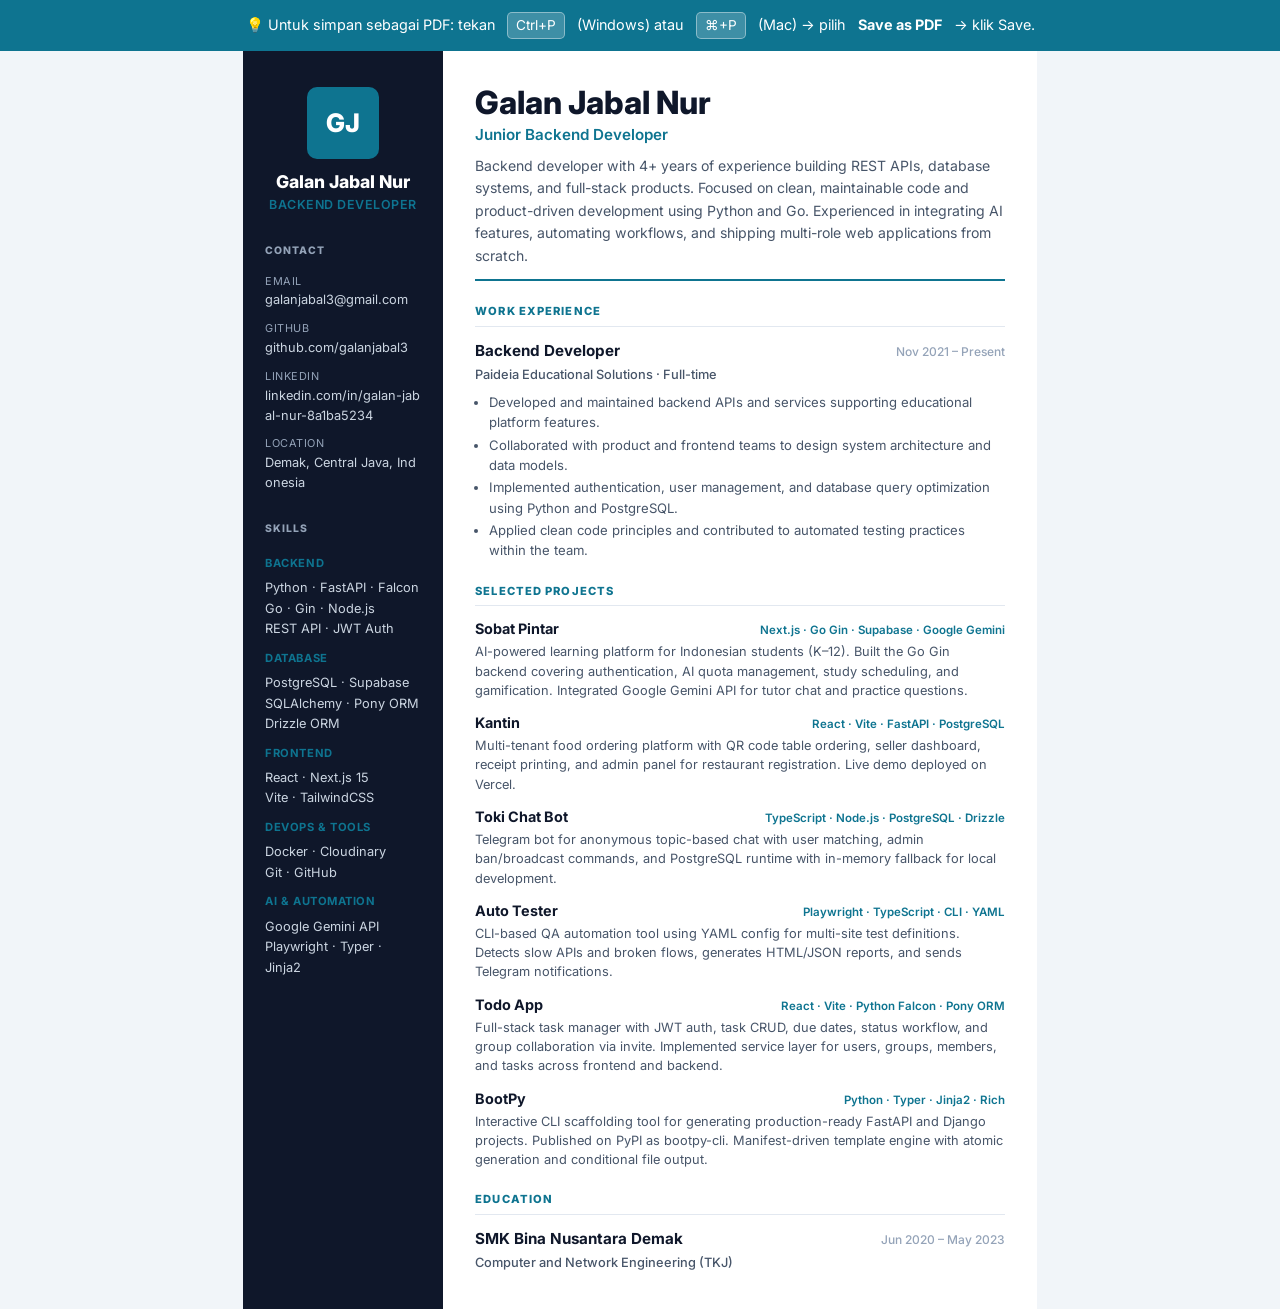
==== resume.html @ 189b45cb "Portfolio site: compact cards, 6 modals, search/filter, mobile hamburger" ====
<!doctype html>
<html lang="en">
  <head>
    <meta charset="UTF-8" />
    <meta name="viewport" content="width=device-width, initial-scale=1.0" />
    <title>Galan Jabal — Resume</title>
    <link rel="preconnect" href="https://fonts.googleapis.com" />
    <link rel="preconnect" href="https://fonts.gstatic.com" crossorigin />
    <link href="https://fonts.googleapis.com/css2?family=Inter:wght@400;500;600;700;800&display=swap" rel="stylesheet" />
    <style>
      /* ── Print setup ── */
      @page {
        size: A4;
        margin: 0;
      }

      @media print {
        body { -webkit-print-color-adjust: exact; print-color-adjust: exact; }
        .no-print { display: none !important; }
      }

      * { box-sizing: border-box; margin: 0; padding: 0; }

      :root {
        --ink:    #0f172a;
        --muted:  #475569;
        --subtle: #94a3b8;
        --line:   #e2e8f0;
        --accent: #0e7490;
        --accent-light: #ecfeff;
        --paper:  #ffffff;
      }

      body {
        font-family: Inter, ui-sans-serif, sans-serif;
        font-size: 10.5pt;
        color: var(--ink);
        background: #f1f5f9;
        line-height: 1.55;
      }

      /* ── Print/preview wrapper ── */
      .page {
        width: 210mm;
        min-height: 297mm;
        background: var(--paper);
        margin: 0 auto;
        display: grid;
        grid-template-columns: 200px 1fr;
      }

      /* ── Sidebar ── */
      .sidebar {
        background: var(--ink);
        color: #e2e8f0;
        padding: 36px 22px;
        display: flex;
        flex-direction: column;
        gap: 28px;
      }

      .avatar-block {
        text-align: center;
      }

      .avatar {
        width: 72px;
        height: 72px;
        background: var(--accent);
        border-radius: 10px;
        display: grid;
        place-items: center;
        font-size: 1.6rem;
        font-weight: 800;
        color: #fff;
        margin: 0 auto 12px;
      }

      .sidebar-name {
        font-size: 1.1rem;
        font-weight: 800;
        color: #fff;
        line-height: 1.2;
      }

      .sidebar-role {
        font-size: 0.78rem;
        color: var(--accent);
        font-weight: 600;
        margin-top: 3px;
        text-transform: uppercase;
        letter-spacing: 0.04em;
      }

      .sidebar-section {
        display: flex;
        flex-direction: column;
        gap: 10px;
      }

      .sidebar-label {
        font-size: 0.65rem;
        font-weight: 800;
        text-transform: uppercase;
        letter-spacing: 0.1em;
        color: var(--subtle);
        margin-bottom: 4px;
      }

      .contact-item {
        display: flex;
        flex-direction: column;
        gap: 1px;
        font-size: 0.8rem;
        color: #cbd5e1;
        word-break: break-all;
      }

      .contact-item span:first-child {
        font-size: 0.68rem;
        color: var(--subtle);
        text-transform: uppercase;
        letter-spacing: 0.05em;
      }

      .skill-group {
        display: flex;
        flex-direction: column;
        gap: 6px;
      }

      .skill-category {
        font-size: 0.7rem;
        font-weight: 700;
        color: var(--accent);
        text-transform: uppercase;
        letter-spacing: 0.05em;
        margin-top: 4px;
      }

      .skill-list {
        font-size: 0.8rem;
        color: #cbd5e1;
        line-height: 1.6;
      }

      /* ── Main content ── */
      .main {
        padding: 36px 32px;
        display: flex;
        flex-direction: column;
        gap: 22px;
      }

      .main-header {
        border-bottom: 2px solid var(--accent);
        padding-bottom: 12px;
      }

      .main-name {
        font-size: 2rem;
        font-weight: 800;
        color: var(--ink);
        line-height: 1;
      }

      .main-role {
        font-size: 0.95rem;
        color: var(--accent);
        font-weight: 600;
        margin-top: 4px;
      }

      .main-summary {
        margin-top: 8px;
        font-size: 0.88rem;
        color: var(--muted);
        line-height: 1.6;
      }

      /* ── Sections ── */
      .cv-section {
        display: flex;
        flex-direction: column;
        gap: 12px;
      }

      .cv-section-title {
        font-size: 0.7rem;
        font-weight: 800;
        text-transform: uppercase;
        letter-spacing: 0.1em;
        color: var(--accent);
        border-bottom: 1px solid var(--line);
        padding-bottom: 5px;
      }

      /* ── Experience item ── */
      .exp-item {
        display: flex;
        flex-direction: column;
        gap: 3px;
      }

      .exp-topline {
        display: flex;
        justify-content: space-between;
        align-items: baseline;
        gap: 8px;
      }

      .exp-title {
        font-size: 0.95rem;
        font-weight: 700;
        color: var(--ink);
      }

      .exp-date {
        font-size: 0.75rem;
        color: var(--subtle);
        white-space: nowrap;
        font-weight: 500;
      }

      .exp-company {
        font-size: 0.8rem;
        color: var(--muted);
        font-weight: 500;
      }

      .exp-bullets {
        margin-top: 4px;
        padding-left: 14px;
        display: flex;
        flex-direction: column;
        gap: 2px;
      }

      .exp-bullets li {
        font-size: 0.82rem;
        color: var(--muted);
        line-height: 1.55;
      }

      /* ── Project item ── */
      .project-item {
        display: flex;
        flex-direction: column;
        gap: 2px;
      }

      .project-topline {
        display: flex;
        justify-content: space-between;
        align-items: baseline;
        gap: 8px;
      }

      .project-name {
        font-size: 0.9rem;
        font-weight: 700;
        color: var(--ink);
      }

      .project-stack {
        font-size: 0.72rem;
        color: var(--accent);
        font-weight: 600;
      }

      .project-desc {
        font-size: 0.8rem;
        color: var(--muted);
        line-height: 1.5;
      }

      /* ── Education ── */
      .edu-item {
        display: flex;
        justify-content: space-between;
        align-items: baseline;
        gap: 8px;
      }

      .edu-school {
        font-size: 0.9rem;
        font-weight: 700;
        color: var(--ink);
      }

      .edu-detail {
        font-size: 0.8rem;
        color: var(--muted);
      }

      /* ── No-print banner ── */
      .no-print {
        background: var(--accent);
        color: #fff;
        text-align: center;
        padding: 12px 20px;
        font-family: Inter, sans-serif;
        font-size: 0.9rem;
        display: flex;
        align-items: center;
        justify-content: center;
        gap: 12px;
      }

      .no-print kbd {
        background: rgba(255,255,255,0.2);
        border: 1px solid rgba(255,255,255,0.4);
        border-radius: 5px;
        padding: 2px 8px;
        font-size: 0.85rem;
        font-family: inherit;
      }

      .no-print a {
        color: #fff;
        text-decoration: underline;
        cursor: pointer;
      }
    </style>
  </head>
  <body>

    <!-- Banner: only shown on screen, hidden on print -->
    <div class="no-print">
      💡 Untuk simpan sebagai PDF: tekan <kbd>Ctrl+P</kbd> (Windows) atau <kbd>⌘+P</kbd> (Mac) → pilih <strong>Save as PDF</strong> → klik Save.
    </div>

    <div class="page">

      <!-- ══════════ SIDEBAR ══════════ -->
      <aside class="sidebar">

        <div class="avatar-block">
          <div class="avatar">GJ</div>
          <div class="sidebar-name">Galan Jabal Nur</div>
          <div class="sidebar-role">Backend Developer</div>
        </div>

        <div class="sidebar-section">
          <div class="sidebar-label">Contact</div>
          <div class="contact-item">
            <span>Email</span>
            galanjabal3@gmail.com
          </div>
          <div class="contact-item">
            <span>GitHub</span>
            github.com/galanjabal3
          </div>
          <div class="contact-item">
            <span>LinkedIn</span>
            linkedin.com/in/galan-jabal-nur-8a1ba5234
          </div>
          <div class="contact-item">
            <span>Location</span>
            Demak, Central Java, Indonesia
          </div>
        </div>

        <div class="sidebar-section">
          <div class="sidebar-label">Skills</div>
          <div class="skill-group">
            <div class="skill-category">Backend</div>
            <div class="skill-list">Python · FastAPI · Falcon<br>Go · Gin · Node.js<br>REST API · JWT Auth</div>

            <div class="skill-category">Database</div>
            <div class="skill-list">PostgreSQL · Supabase<br>SQLAlchemy · Pony ORM<br>Drizzle ORM</div>

            <div class="skill-category">Frontend</div>
            <div class="skill-list">React · Next.js 15<br>Vite · TailwindCSS</div>

            <div class="skill-category">DevOps & Tools</div>
            <div class="skill-list">Docker · Cloudinary<br>Git · GitHub</div>

            <div class="skill-category">AI & Automation</div>
            <div class="skill-list">Google Gemini API<br>Playwright · Typer · Jinja2</div>
          </div>
        </div>

      </aside>

      <!-- ══════════ MAIN ══════════ -->
      <main class="main">

        <div class="main-header">
          <div class="main-name">Galan Jabal Nur</div>
          <div class="main-role">Junior Backend Developer</div>
          <p class="main-summary">
            Backend developer with 4+ years of experience building REST APIs,
            database systems, and full-stack products. Focused on clean, maintainable
            code and product-driven development using Python and Go. Experienced in
            integrating AI features, automating workflows, and shipping multi-role
            web applications from scratch.
          </p>
        </div>

        <!-- Experience -->
        <div class="cv-section">
          <div class="cv-section-title">Work Experience</div>

          <div class="exp-item">
            <div class="exp-topline">
              <span class="exp-title">Backend Developer</span>
              <span class="exp-date">Nov 2021 – Present</span>
            </div>
            <div class="exp-company">Paideia Educational Solutions &middot; Full-time</div>
            <ul class="exp-bullets">
              <li>Developed and maintained backend APIs and services supporting educational platform features.</li>
              <li>Collaborated with product and frontend teams to design system architecture and data models.</li>
              <li>Implemented authentication, user management, and database query optimization using Python and PostgreSQL.</li>
              <li>Applied clean code principles and contributed to automated testing practices within the team.</li>
            </ul>
          </div>
        </div>

        <!-- Projects -->
        <div class="cv-section">
          <div class="cv-section-title">Selected Projects</div>

          <div class="project-item">
            <div class="project-topline">
              <span class="project-name">Sobat Pintar</span>
              <span class="project-stack">Next.js · Go Gin · Supabase · Google Gemini</span>
            </div>
            <div class="project-desc">
              AI-powered learning platform for Indonesian students (K–12). Built the Go Gin
              backend covering authentication, AI quota management, study scheduling, and
              gamification. Integrated Google Gemini API for tutor chat and practice questions.
            </div>
          </div>

          <div class="project-item">
            <div class="project-topline">
              <span class="project-name">Kantin</span>
              <span class="project-stack">React · Vite · FastAPI · PostgreSQL</span>
            </div>
            <div class="project-desc">
              Multi-tenant food ordering platform with QR code table ordering, seller dashboard,
              receipt printing, and admin panel for restaurant registration. Live demo deployed
              on Vercel.
            </div>
          </div>

          <div class="project-item">
            <div class="project-topline">
              <span class="project-name">Toki Chat Bot</span>
              <span class="project-stack">TypeScript · Node.js · PostgreSQL · Drizzle</span>
            </div>
            <div class="project-desc">
              Telegram bot for anonymous topic-based chat with user matching, admin ban/broadcast
              commands, and PostgreSQL runtime with in-memory fallback for local development.
            </div>
          </div>

          <div class="project-item">
            <div class="project-topline">
              <span class="project-name">Auto Tester</span>
              <span class="project-stack">Playwright · TypeScript · CLI · YAML</span>
            </div>
            <div class="project-desc">
              CLI-based QA automation tool using YAML config for multi-site test definitions.
              Detects slow APIs and broken flows, generates HTML/JSON reports, and sends
              Telegram notifications.
            </div>
          </div>

          <div class="project-item">
            <div class="project-topline">
              <span class="project-name">Todo App</span>
              <span class="project-stack">React · Vite · Python Falcon · Pony ORM</span>
            </div>
            <div class="project-desc">
              Full-stack task manager with JWT auth, task CRUD, due dates, status workflow,
              and group collaboration via invite. Implemented service layer for users, groups,
              members, and tasks across frontend and backend.
            </div>
          </div>

          <div class="project-item">
            <div class="project-topline">
              <span class="project-name">BootPy</span>
              <span class="project-stack">Python · Typer · Jinja2 · Rich</span>
            </div>
            <div class="project-desc">
              Interactive CLI scaffolding tool for generating production-ready FastAPI and Django
              projects. Published on PyPI as bootpy-cli. Manifest-driven template engine with
              atomic generation and conditional file output.
            </div>
          </div>
        </div>

        <!-- Education -->
        <div class="cv-section">
          <div class="cv-section-title">Education</div>
          <div class="exp-item">
            <div class="exp-topline">
              <span class="exp-title">SMK Bina Nusantara Demak</span>
              <span class="exp-date">Jun 2020 – May 2023</span>
            </div>
            <div class="exp-company">Computer and Network Engineering (TKJ)</div>
          </div>
        </div>

      </main>
    </div>

  </body>
</html>
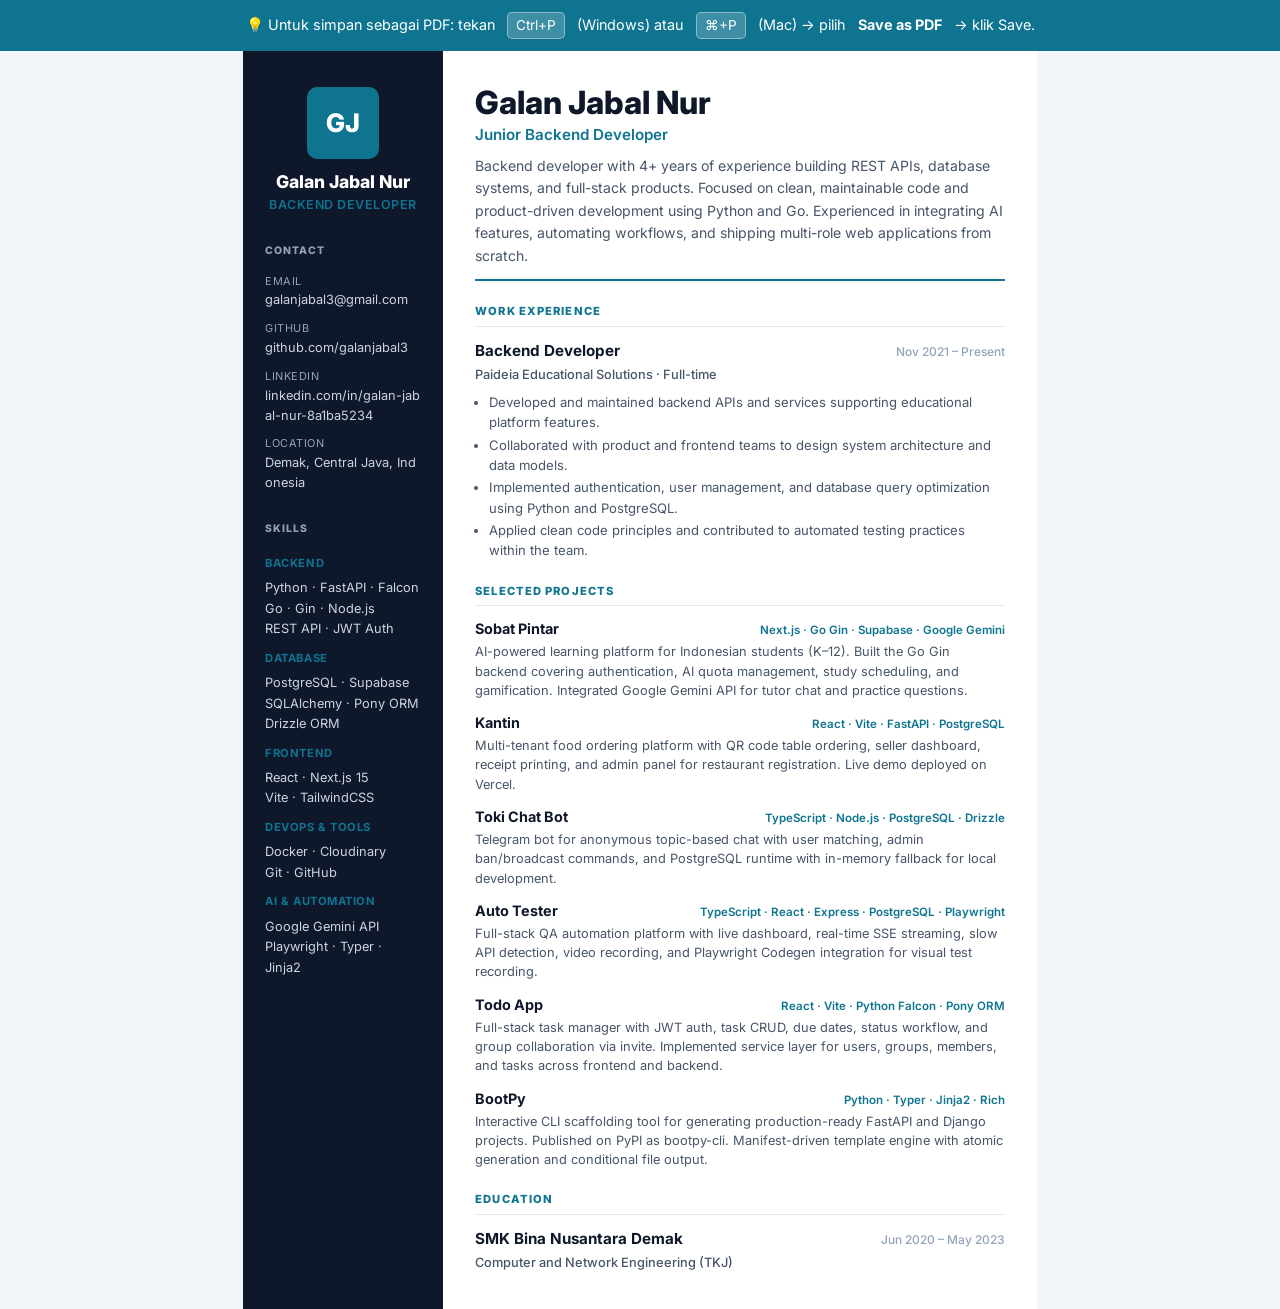
==== commit e953bc52: "feat: update portfolio with AI-assisted dev, SEO, and UX improvements - Update Auto Tester descripti" ====
--- a/resume.html
+++ b/resume.html
@@ -4,6 +4,20 @@
     <meta charset="UTF-8" />
     <meta name="viewport" content="width=device-width, initial-scale=1.0" />
     <title>Galan Jabal — Resume</title>
+    <meta name="description" content="Resume of Galan Jabal - Junior Backend Developer specializing in Python, Go, REST APIs, and full-stack web projects." />
+    <!-- Favicon -->
+    <link rel="icon" type="image/svg+xml" href="assets/favicon.svg" />
+    <!-- Canonical URL -->
+    <link rel="canonical" href="https://galanjabal.dev/resume.html" />
+    <!-- Open Graph -->
+    <meta property="og:type" content="profile" />
+    <meta property="og:title" content="Galan Jabal — Resume" />
+    <meta property="og:description" content="Resume of Galan Jabal - Junior Backend Developer specializing in Python, Go, REST APIs, and full-stack web projects." />
+    <meta property="og:url" content="https://galanjabal.dev/resume.html" />
+    <!-- Twitter Card -->
+    <meta name="twitter:card" content="summary" />
+    <meta name="twitter:title" content="Galan Jabal — Resume" />
+    <meta name="twitter:description" content="Resume of Galan Jabal - Junior Backend Developer specializing in Python, Go, REST APIs, and full-stack web projects." />
     <link rel="preconnect" href="https://fonts.googleapis.com" />
     <link rel="preconnect" href="https://fonts.gstatic.com" crossorigin />
     <link href="https://fonts.googleapis.com/css2?family=Inter:wght@400;500;600;700;800&display=swap" rel="stylesheet" />
@@ -459,12 +473,12 @@
           <div class="project-item">
             <div class="project-topline">
               <span class="project-name">Auto Tester</span>
-              <span class="project-stack">Playwright · TypeScript · CLI · YAML</span>
+              <span class="project-stack">TypeScript · React · Express · PostgreSQL · Playwright</span>
             </div>
             <div class="project-desc">
-              CLI-based QA automation tool using YAML config for multi-site test definitions.
-              Detects slow APIs and broken flows, generates HTML/JSON reports, and sends
-              Telegram notifications.
+              Full-stack QA automation platform with live dashboard, real-time SSE streaming,
+              slow API detection, video recording, and Playwright Codegen integration for
+              visual test recording.
             </div>
           </div>
 
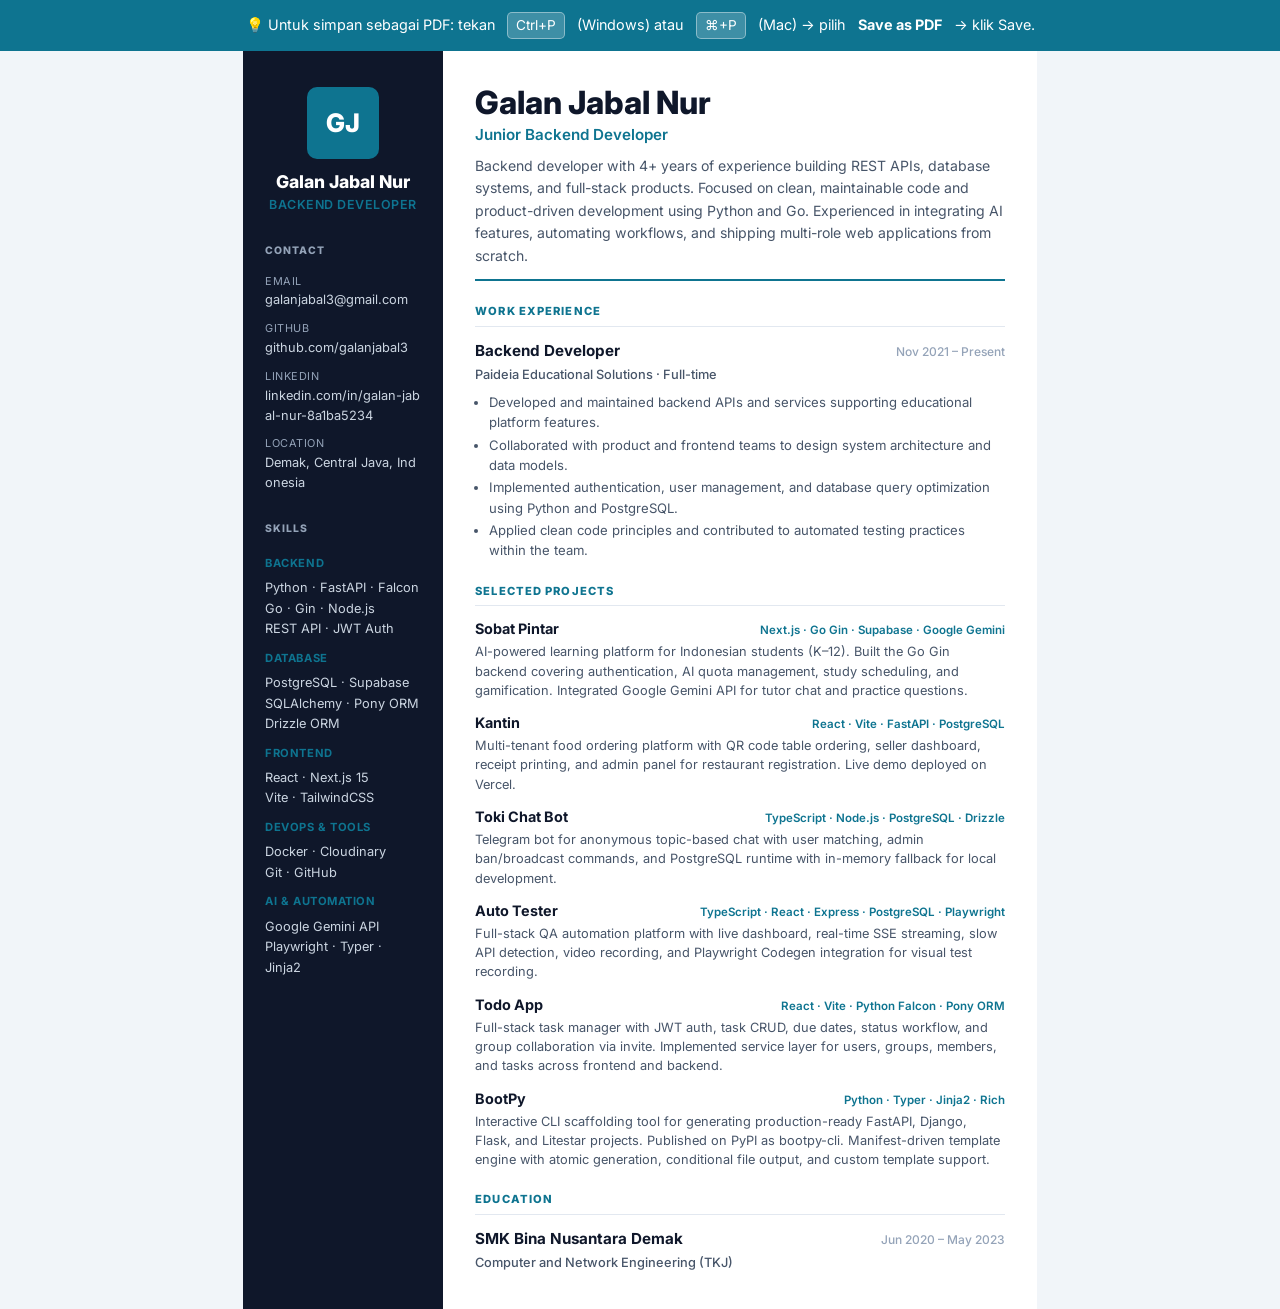
==== commit 9598d1c4: "Update BootPy: 4 frameworks, 75+ templates, pytest tag" ====
--- a/resume.html
+++ b/resume.html
@@ -500,9 +500,9 @@
               <span class="project-stack">Python · Typer · Jinja2 · Rich</span>
             </div>
             <div class="project-desc">
-              Interactive CLI scaffolding tool for generating production-ready FastAPI and Django
+              Interactive CLI scaffolding tool for generating production-ready FastAPI, Django, Flask, and Litestar
               projects. Published on PyPI as bootpy-cli. Manifest-driven template engine with
-              atomic generation and conditional file output.
+              atomic generation, conditional file output, and custom template support.
             </div>
           </div>
         </div>
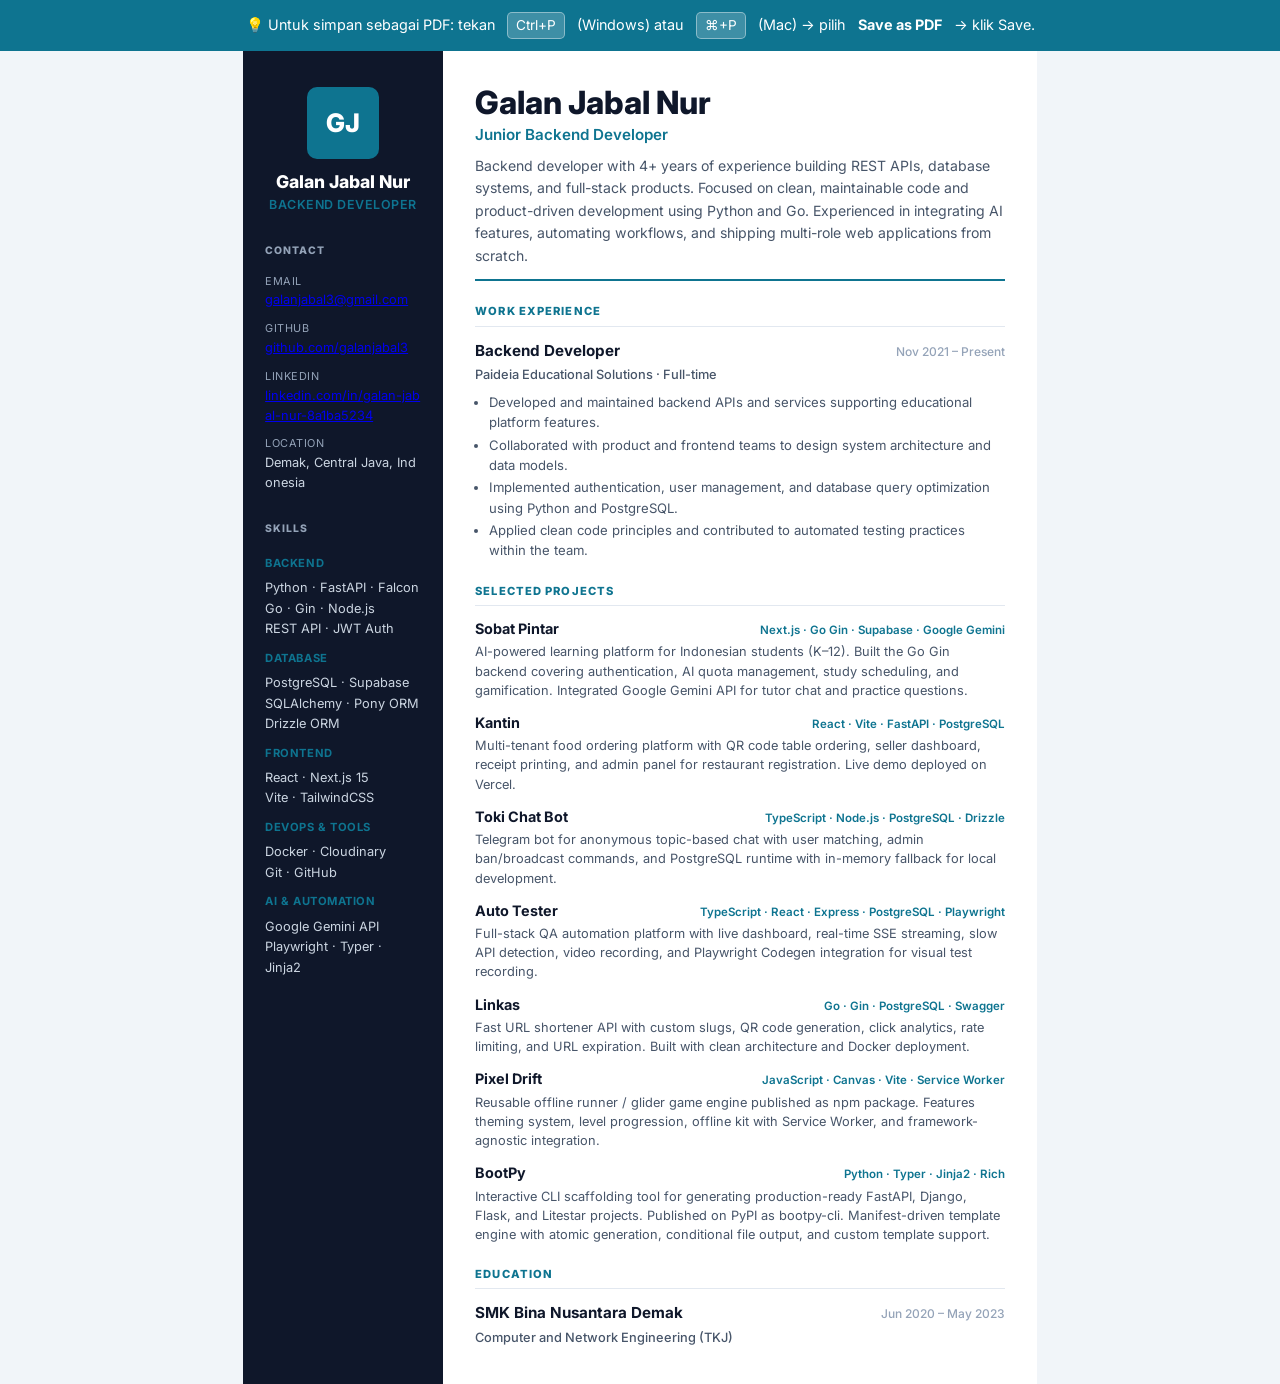
==== commit e6da3a8f: "Revamp portfolio: accessibility, SEO, new projects - Update description: 'Junior Backend Developer' " ====
--- a/resume.html
+++ b/resume.html
@@ -359,15 +359,15 @@
           <div class="sidebar-label">Contact</div>
           <div class="contact-item">
             <span>Email</span>
-            galanjabal3@gmail.com
+            <a href="mailto:galanjabal3@gmail.com">galanjabal3@gmail.com</a>
           </div>
           <div class="contact-item">
             <span>GitHub</span>
-            github.com/galanjabal3
+            <a href="https://github.com/galanjabal3" target="_blank" rel="noopener noreferrer">github.com/galanjabal3</a>
           </div>
           <div class="contact-item">
             <span>LinkedIn</span>
-            linkedin.com/in/galan-jabal-nur-8a1ba5234
+            <a href="https://www.linkedin.com/in/galan-jabal-nur-8a1ba5234/" target="_blank" rel="noopener noreferrer">linkedin.com/in/galan-jabal-nur-8a1ba5234</a>
           </div>
           <div class="contact-item">
             <span>Location</span>
@@ -484,13 +484,23 @@
 
           <div class="project-item">
             <div class="project-topline">
-              <span class="project-name">Todo App</span>
-              <span class="project-stack">React · Vite · Python Falcon · Pony ORM</span>
-            </div>
-            <div class="project-desc">
-              Full-stack task manager with JWT auth, task CRUD, due dates, status workflow,
-              and group collaboration via invite. Implemented service layer for users, groups,
-              members, and tasks across frontend and backend.
+              <span class="project-name">Linkas</span>
+              <span class="project-stack">Go · Gin · PostgreSQL · Swagger</span>
+            </div>
+            <div class="project-desc">
+              Fast URL shortener API with custom slugs, QR code generation, click analytics,
+              rate limiting, and URL expiration. Built with clean architecture and Docker deployment.
+            </div>
+          </div>
+
+          <div class="project-item">
+            <div class="project-topline">
+              <span class="project-name">Pixel Drift</span>
+              <span class="project-stack">JavaScript · Canvas · Vite · Service Worker</span>
+            </div>
+            <div class="project-desc">
+              Reusable offline runner / glider game engine published as npm package. Features
+              theming system, level progression, offline kit with Service Worker, and framework-agnostic integration.
             </div>
           </div>
 
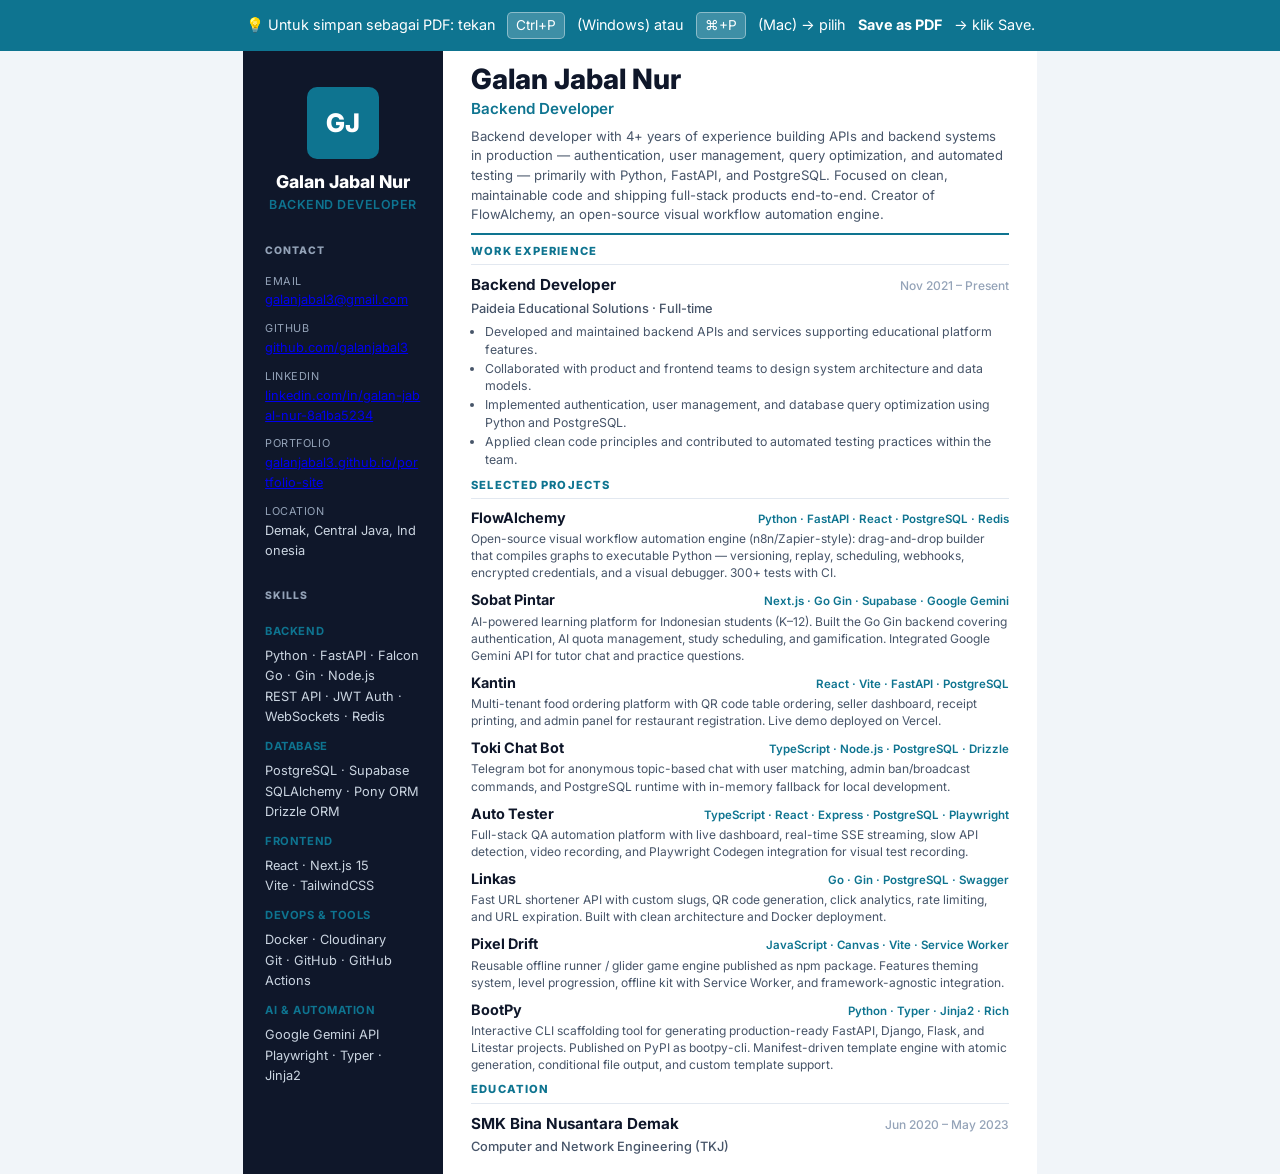
==== commit fb8447ea: "feat: feature FlowAlchemy in resume, align with LinkedIn, fit single-page A4" ====
--- a/resume.html
+++ b/resume.html
@@ -4,20 +4,20 @@
     <meta charset="UTF-8" />
     <meta name="viewport" content="width=device-width, initial-scale=1.0" />
     <title>Galan Jabal — Resume</title>
-    <meta name="description" content="Resume of Galan Jabal - Junior Backend Developer specializing in Python, Go, REST APIs, and full-stack web projects." />
+    <meta name="description" content="Resume of Galan Jabal - Backend Developer specializing in Python, Go, REST APIs, and full-stack web projects." />
     <!-- Favicon -->
     <link rel="icon" type="image/svg+xml" href="assets/favicon.svg" />
     <!-- Canonical URL -->
-    <link rel="canonical" href="https://galanjabal.dev/resume.html" />
+    <link rel="canonical" href="https://galanjabal3.github.io/portfolio-site/resume.html" />
     <!-- Open Graph -->
     <meta property="og:type" content="profile" />
     <meta property="og:title" content="Galan Jabal — Resume" />
-    <meta property="og:description" content="Resume of Galan Jabal - Junior Backend Developer specializing in Python, Go, REST APIs, and full-stack web projects." />
-    <meta property="og:url" content="https://galanjabal.dev/resume.html" />
+    <meta property="og:description" content="Resume of Galan Jabal - Backend Developer specializing in Python, Go, REST APIs, and full-stack web projects." />
+    <meta property="og:url" content="https://galanjabal3.github.io/portfolio-site/resume.html" />
     <!-- Twitter Card -->
     <meta name="twitter:card" content="summary" />
     <meta name="twitter:title" content="Galan Jabal — Resume" />
-    <meta name="twitter:description" content="Resume of Galan Jabal - Junior Backend Developer specializing in Python, Go, REST APIs, and full-stack web projects." />
+    <meta name="twitter:description" content="Resume of Galan Jabal - Backend Developer specializing in Python, Go, REST APIs, and full-stack web projects." />
     <link rel="preconnect" href="https://fonts.googleapis.com" />
     <link rel="preconnect" href="https://fonts.gstatic.com" crossorigin />
     <link href="https://fonts.googleapis.com/css2?family=Inter:wght@400;500;600;700;800&display=swap" rel="stylesheet" />
@@ -160,19 +160,19 @@
 
       /* ── Main content ── */
       .main {
-        padding: 36px 32px;
-        display: flex;
-        flex-direction: column;
-        gap: 22px;
+        padding: 14px 28px;
+        display: flex;
+        flex-direction: column;
+        gap: 8px;
       }
 
       .main-header {
         border-bottom: 2px solid var(--accent);
-        padding-bottom: 12px;
+        padding-bottom: 8px;
       }
 
       .main-name {
-        font-size: 2rem;
+        font-size: 1.75rem;
         font-weight: 800;
         color: var(--ink);
         line-height: 1;
@@ -186,17 +186,17 @@
       }
 
       .main-summary {
-        margin-top: 8px;
-        font-size: 0.88rem;
+        margin-top: 6px;
+        font-size: 0.82rem;
         color: var(--muted);
-        line-height: 1.6;
+        line-height: 1.5;
       }
 
       /* ── Sections ── */
       .cv-section {
         display: flex;
         flex-direction: column;
-        gap: 12px;
+        gap: 8px;
       }
 
       .cv-section-title {
@@ -206,14 +206,14 @@
         letter-spacing: 0.1em;
         color: var(--accent);
         border-bottom: 1px solid var(--line);
-        padding-bottom: 5px;
+        padding-bottom: 4px;
       }
 
       /* ── Experience item ── */
       .exp-item {
         display: flex;
         flex-direction: column;
-        gap: 3px;
+        gap: 2px;
       }
 
       .exp-topline {
@@ -243,24 +243,24 @@
       }
 
       .exp-bullets {
-        margin-top: 4px;
+        margin-top: 2px;
         padding-left: 14px;
         display: flex;
         flex-direction: column;
-        gap: 2px;
+        gap: 1px;
       }
 
       .exp-bullets li {
-        font-size: 0.82rem;
+        font-size: 0.77rem;
         color: var(--muted);
-        line-height: 1.55;
+        line-height: 1.45;
       }
 
       /* ── Project item ── */
       .project-item {
         display: flex;
         flex-direction: column;
-        gap: 2px;
+        gap: 1px;
       }
 
       .project-topline {
@@ -283,9 +283,9 @@
       }
 
       .project-desc {
-        font-size: 0.8rem;
+        font-size: 0.75rem;
         color: var(--muted);
-        line-height: 1.5;
+        line-height: 1.42;
       }
 
       /* ── Education ── */
@@ -370,6 +370,10 @@
             <a href="https://www.linkedin.com/in/galan-jabal-nur-8a1ba5234/" target="_blank" rel="noopener noreferrer">linkedin.com/in/galan-jabal-nur-8a1ba5234</a>
           </div>
           <div class="contact-item">
+            <span>Portfolio</span>
+            <a href="https://galanjabal3.github.io/portfolio-site/" target="_blank" rel="noopener noreferrer">galanjabal3.github.io/portfolio-site</a>
+          </div>
+          <div class="contact-item">
             <span>Location</span>
             Demak, Central Java, Indonesia
           </div>
@@ -379,7 +383,7 @@
           <div class="sidebar-label">Skills</div>
           <div class="skill-group">
             <div class="skill-category">Backend</div>
-            <div class="skill-list">Python · FastAPI · Falcon<br>Go · Gin · Node.js<br>REST API · JWT Auth</div>
+            <div class="skill-list">Python · FastAPI · Falcon<br>Go · Gin · Node.js<br>REST API · JWT Auth · WebSockets · Redis</div>
 
             <div class="skill-category">Database</div>
             <div class="skill-list">PostgreSQL · Supabase<br>SQLAlchemy · Pony ORM<br>Drizzle ORM</div>
@@ -388,7 +392,7 @@
             <div class="skill-list">React · Next.js 15<br>Vite · TailwindCSS</div>
 
             <div class="skill-category">DevOps & Tools</div>
-            <div class="skill-list">Docker · Cloudinary<br>Git · GitHub</div>
+            <div class="skill-list">Docker · Cloudinary<br>Git · GitHub · GitHub Actions</div>
 
             <div class="skill-category">AI & Automation</div>
             <div class="skill-list">Google Gemini API<br>Playwright · Typer · Jinja2</div>
@@ -402,13 +406,14 @@
 
         <div class="main-header">
           <div class="main-name">Galan Jabal Nur</div>
-          <div class="main-role">Junior Backend Developer</div>
+          <div class="main-role">Backend Developer</div>
           <p class="main-summary">
-            Backend developer with 4+ years of experience building REST APIs,
-            database systems, and full-stack products. Focused on clean, maintainable
-            code and product-driven development using Python and Go. Experienced in
-            integrating AI features, automating workflows, and shipping multi-role
-            web applications from scratch.
+            Backend developer with 4+ years of experience building APIs and backend
+            systems in production — authentication, user management, query optimization,
+            and automated testing — primarily with Python, FastAPI, and PostgreSQL.
+            Focused on clean, maintainable code and shipping full-stack products
+            end-to-end. Creator of FlowAlchemy, an open-source visual workflow
+            automation engine.
           </p>
         </div>
 
@@ -437,6 +442,18 @@
 
           <div class="project-item">
             <div class="project-topline">
+              <span class="project-name">FlowAlchemy</span>
+              <span class="project-stack">Python · FastAPI · React · PostgreSQL · Redis</span>
+            </div>
+            <div class="project-desc">
+              Open-source visual workflow automation engine (n8n/Zapier-style): drag-and-drop
+              builder that compiles graphs to executable Python — versioning, replay, scheduling,
+              webhooks, encrypted credentials, and a visual debugger. 300+ tests with CI.
+            </div>
+          </div>
+
+          <div class="project-item">
+            <div class="project-topline">
               <span class="project-name">Sobat Pintar</span>
               <span class="project-stack">Next.js · Go Gin · Supabase · Google Gemini</span>
             </div>
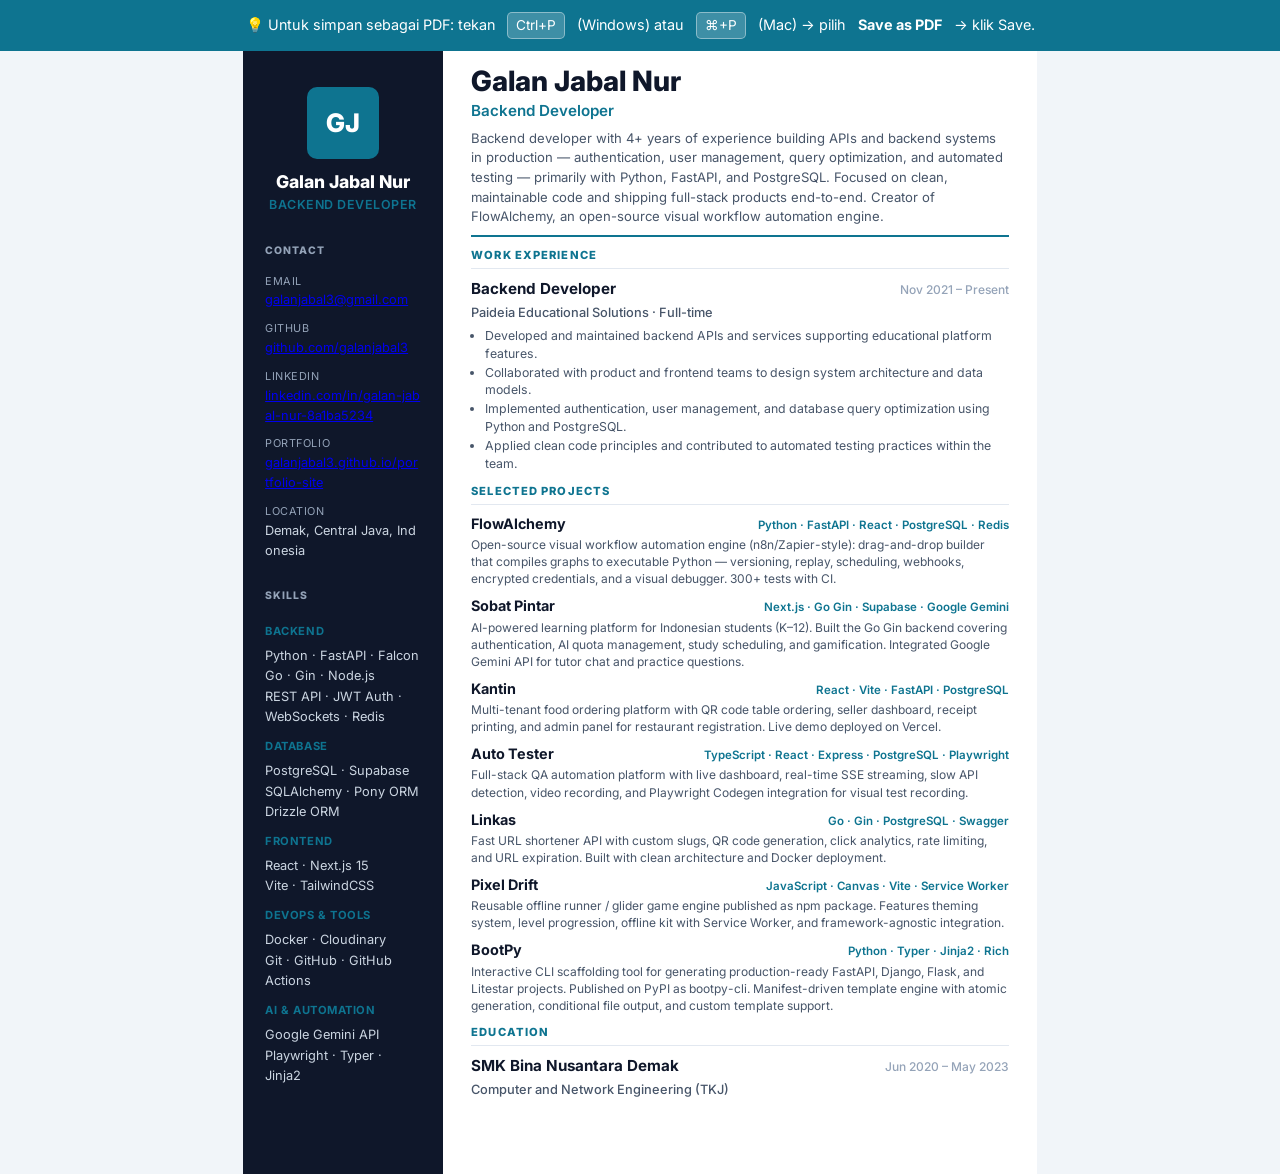
==== commit e95f851d: "feat: remove Toki from resume, drop private repo link, refresh og-image" ====
--- a/resume.html
+++ b/resume.html
@@ -160,10 +160,10 @@
 
       /* ── Main content ── */
       .main {
-        padding: 14px 28px;
-        display: flex;
-        flex-direction: column;
-        gap: 8px;
+        padding: 16px 28px;
+        display: flex;
+        flex-direction: column;
+        gap: 10px;
       }
 
       .main-header {
@@ -478,17 +478,6 @@
 
           <div class="project-item">
             <div class="project-topline">
-              <span class="project-name">Toki Chat Bot</span>
-              <span class="project-stack">TypeScript · Node.js · PostgreSQL · Drizzle</span>
-            </div>
-            <div class="project-desc">
-              Telegram bot for anonymous topic-based chat with user matching, admin ban/broadcast
-              commands, and PostgreSQL runtime with in-memory fallback for local development.
-            </div>
-          </div>
-
-          <div class="project-item">
-            <div class="project-topline">
               <span class="project-name">Auto Tester</span>
               <span class="project-stack">TypeScript · React · Express · PostgreSQL · Playwright</span>
             </div>
